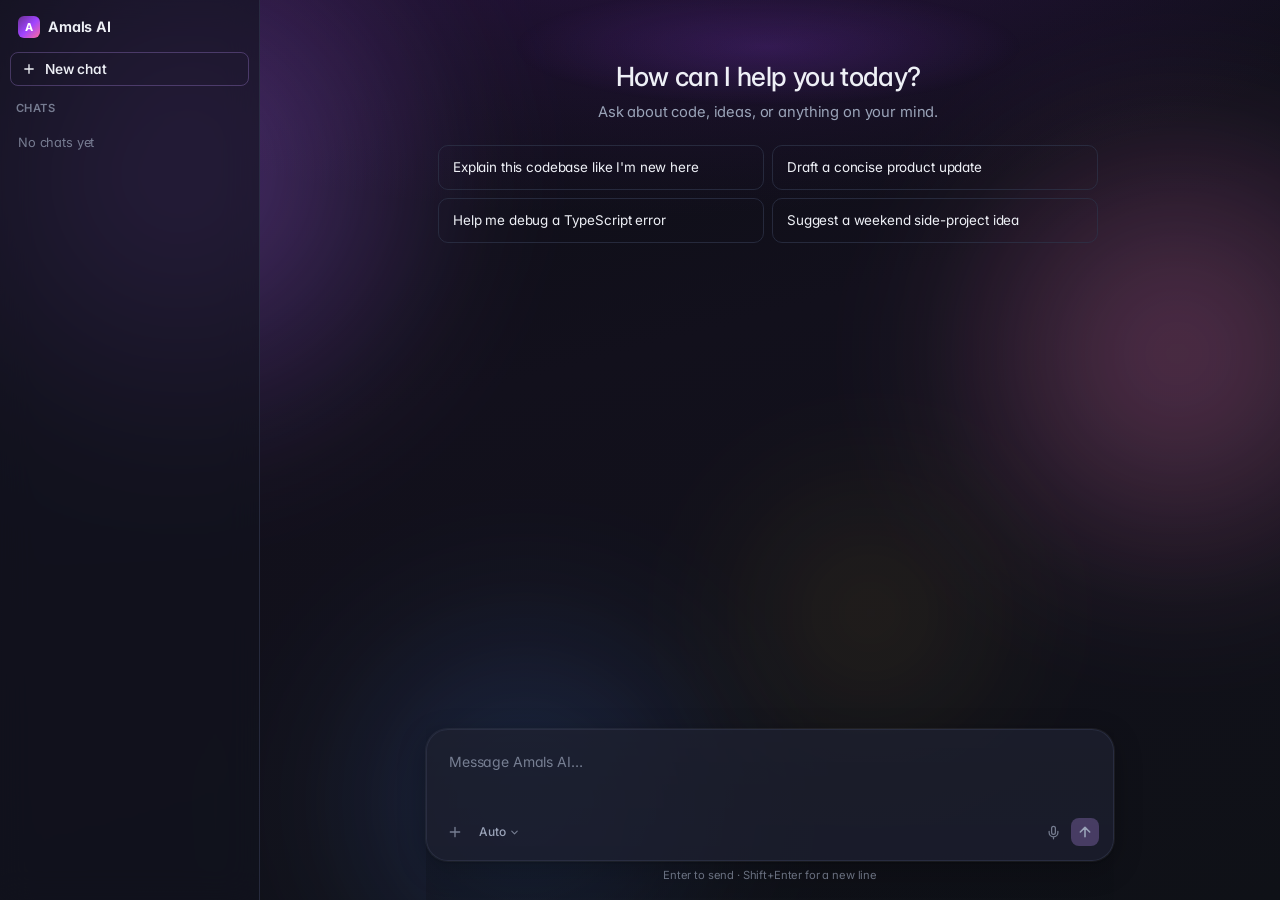
==== ai/index.html @ 092d3401 "Deploy site 2026-10-08T12:42:47Z" ====
<!doctype html>
<html lang="en" class="dark">
  <head>
    <meta charset="UTF-8" />
    <meta name="viewport" content="width=device-width, initial-scale=1.0" />
    <title>Amals AI</title>
    <link rel="preconnect" href="https://fonts.googleapis.com" />
    <link rel="preconnect" href="https://fonts.gstatic.com" crossorigin />
    <link
      href="https://fonts.googleapis.com/css2?family=Inter:wght@400;600;700;800&family=JetBrains+Mono:wght@600&display=swap"
      rel="stylesheet"
    />
    <script type="module" crossorigin src="/ai/assets/index-DWF7IuV-.js"></script>
    <link rel="stylesheet" crossorigin href="/ai/assets/index-LVQrZZD9.css">
  </head>
  <body>
    <div id="root"></div>
  </body>
</html>
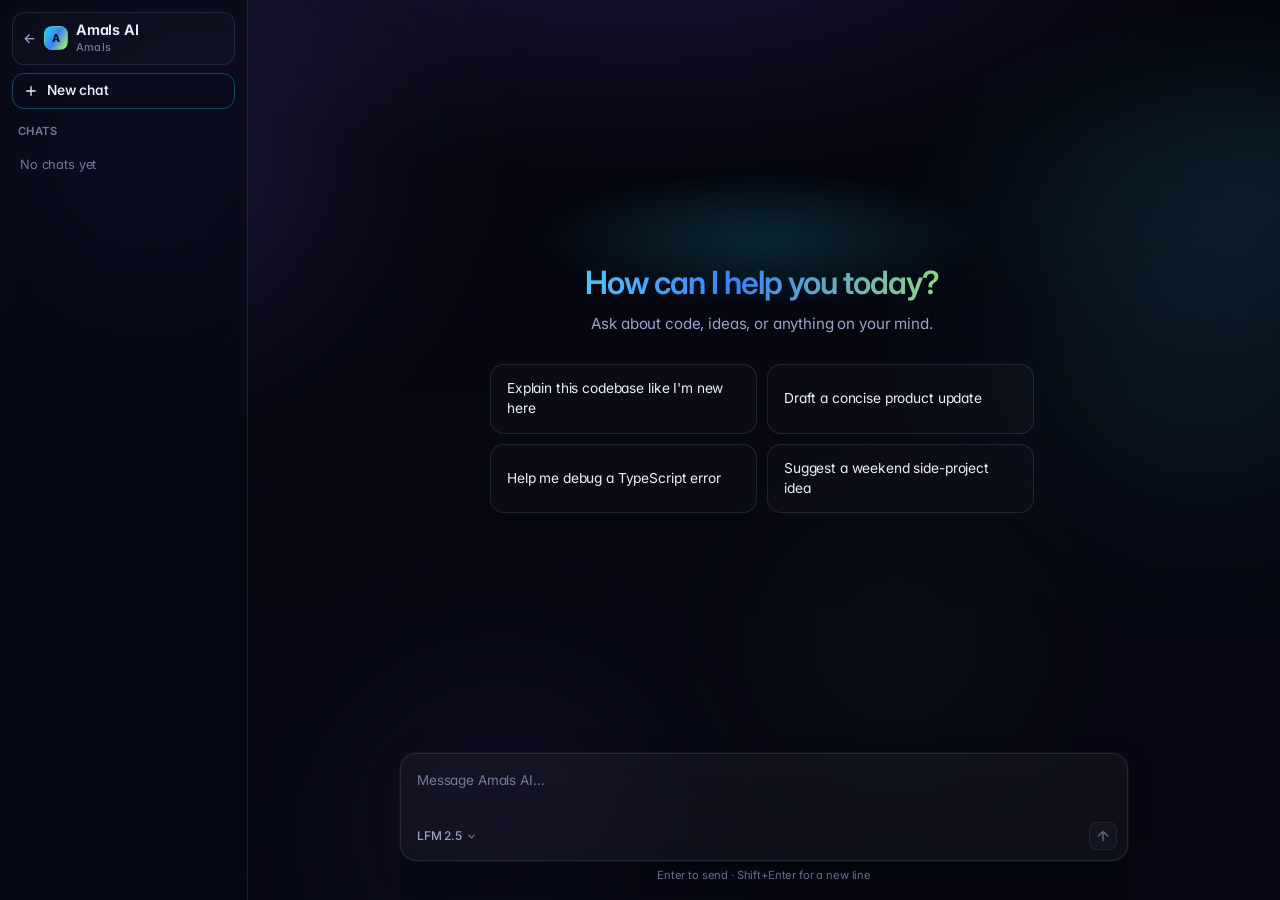
==== commit 8fee2dfd: "Deploy site 2026-10-18T21:29:11Z" ====
--- a/ai/index.html
+++ b/ai/index.html
@@ -4,14 +4,15 @@
     <meta charset="UTF-8" />
     <meta name="viewport" content="width=device-width, initial-scale=1.0" />
     <title>Amals AI</title>
+    <link rel="icon" href="/ai/favicon.svg" type="image/svg+xml" />
     <link rel="preconnect" href="https://fonts.googleapis.com" />
     <link rel="preconnect" href="https://fonts.gstatic.com" crossorigin />
     <link
-      href="https://fonts.googleapis.com/css2?family=Inter:wght@400;600;700;800&family=JetBrains+Mono:wght@600&display=swap"
+      href="https://fonts.googleapis.com/css2?family=Inter:wght@400;500;600;700;800&family=JetBrains+Mono:wght@600&display=swap"
       rel="stylesheet"
     />
-    <script type="module" crossorigin src="/ai/assets/index-DWF7IuV-.js"></script>
-    <link rel="stylesheet" crossorigin href="/ai/assets/index-LVQrZZD9.css">
+    <script type="module" crossorigin src="/ai/assets/index-CjM99Y2e.js"></script>
+    <link rel="stylesheet" crossorigin href="/ai/assets/index-CZPRX09f.css">
   </head>
   <body>
     <div id="root"></div>
